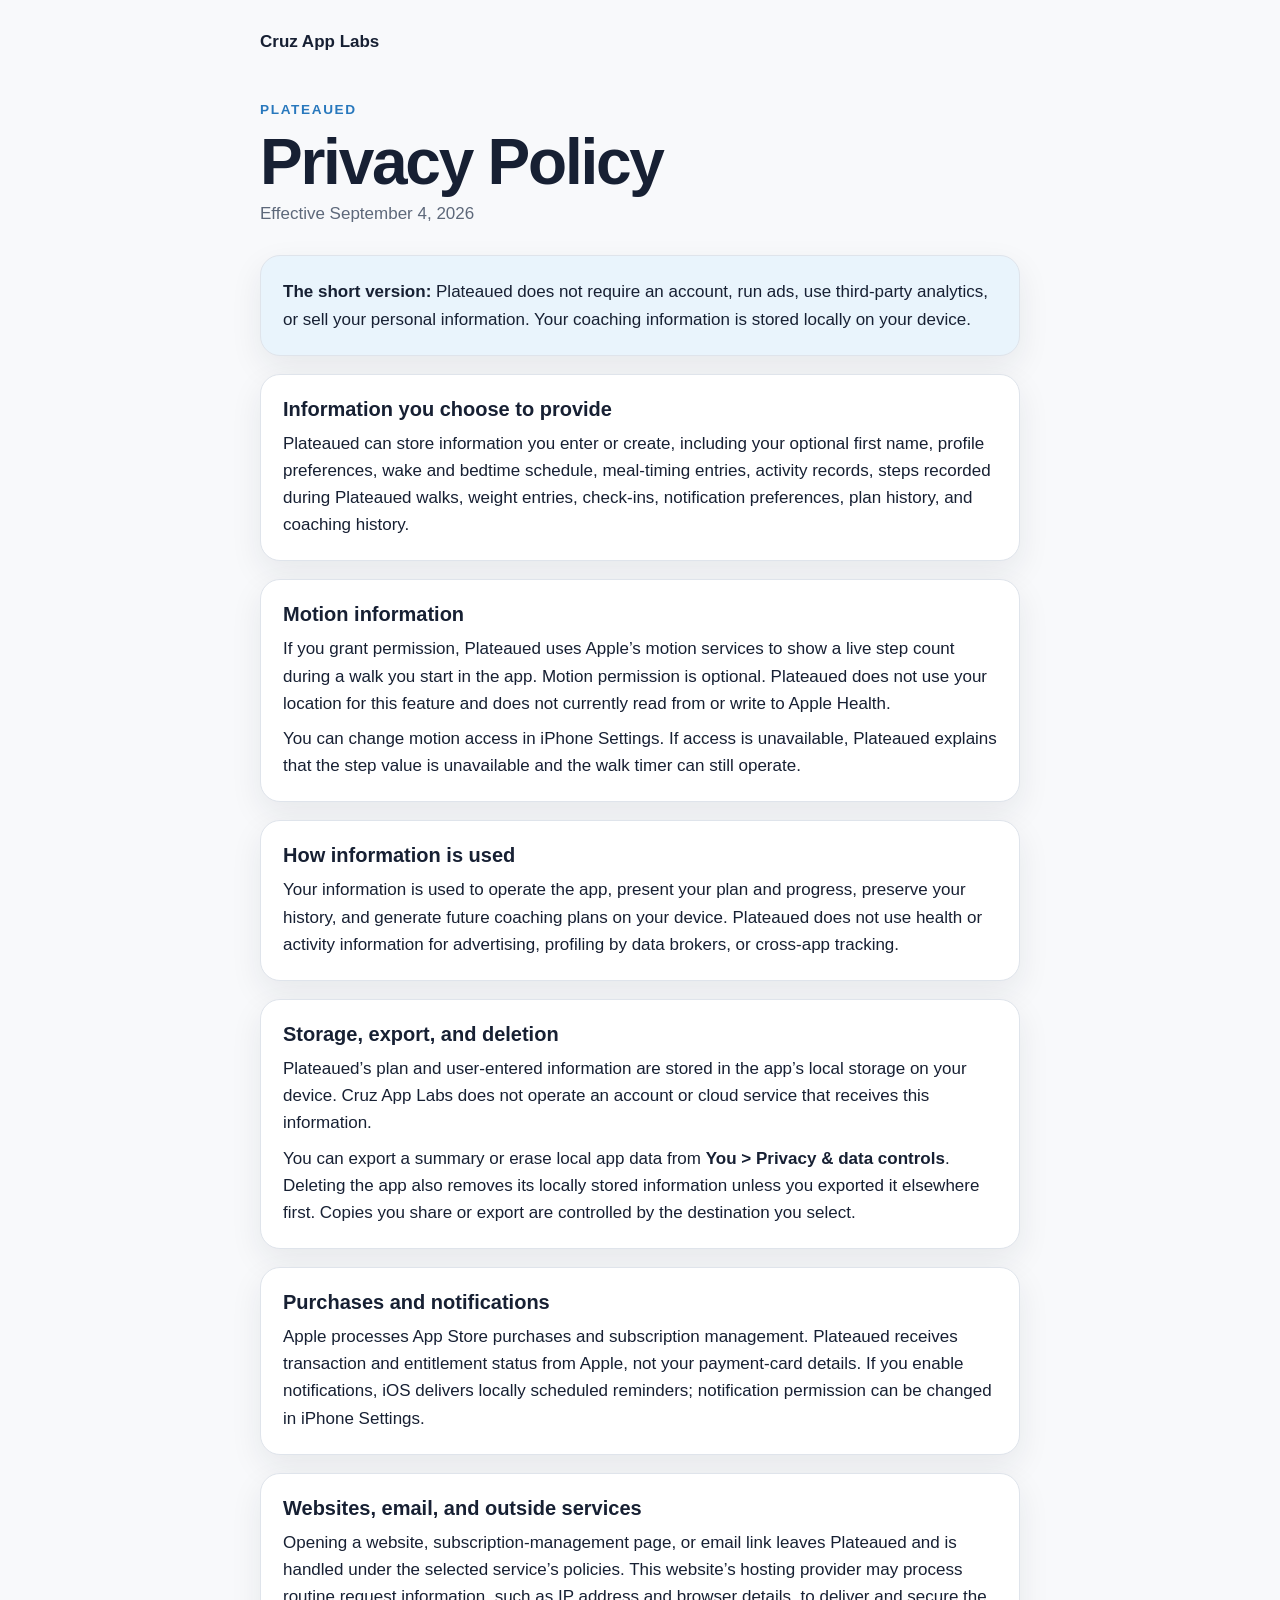
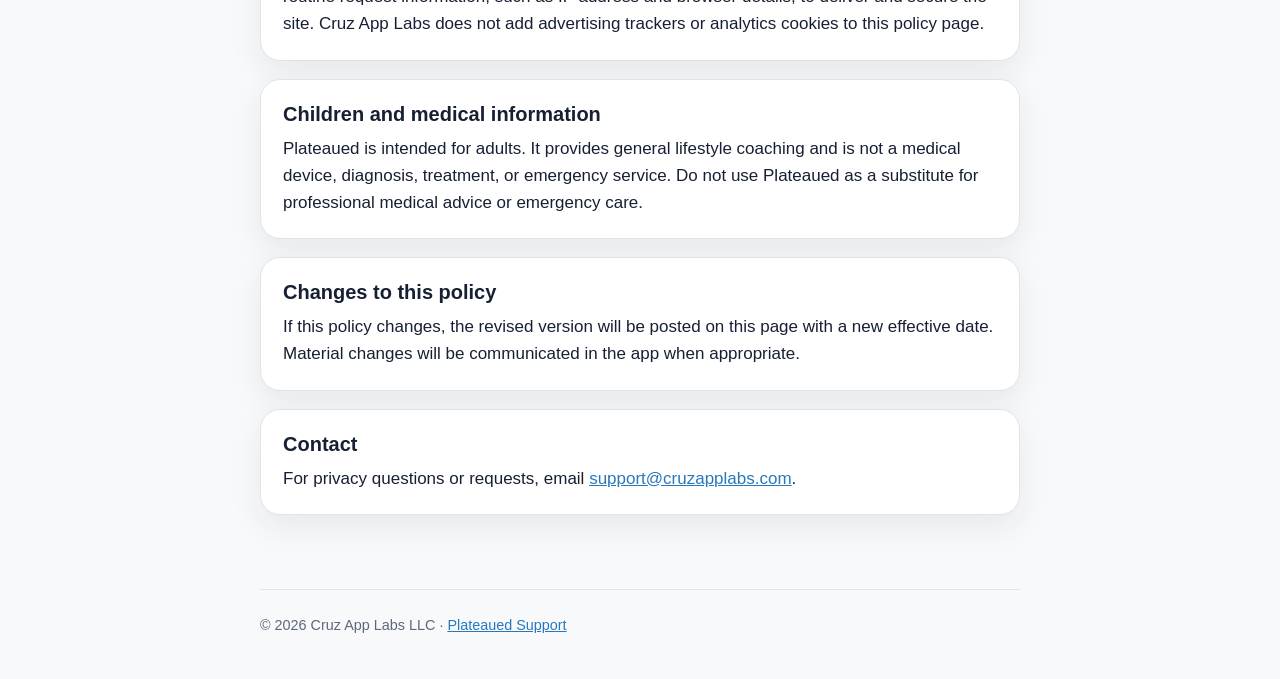
==== plateaued/privacy/index.html @ 44f8f0bb "Publish Plateaued privacy policy" ====
<!doctype html>
<html lang="en">
<head>
  <meta charset="utf-8">
  <meta name="viewport" content="width=device-width, initial-scale=1">
  <meta name="color-scheme" content="light dark">
  <meta name="description" content="Privacy Policy for the Plateaued iPhone app by Cruz App Labs LLC.">
  <title>Plateaued Privacy Policy | Cruz App Labs</title>
  <style>
    :root {
      color-scheme: light dark;
      --background: #f8f9fb;
      --surface: #ffffff;
      --text: #172033;
      --muted: #5d687a;
      --line: #dfe4eb;
      --accent: #2878bd;
      --accent-soft: #e9f4fc;
      --shadow: 0 12px 32px rgba(23, 32, 51, 0.08);
    }
    @media (prefers-color-scheme: dark) {
      :root {
        --background: #0d1723;
        --surface: #172535;
        --text: #f4f7fb;
        --muted: #b3bed0;
        --line: #314255;
        --accent: #72baf3;
        --accent-soft: #193955;
        --shadow: none;
      }
    }
    * { box-sizing: border-box; }
    body {
      margin: 0;
      background: var(--background);
      color: var(--text);
      font-family: -apple-system, BlinkMacSystemFont, "Segoe UI", sans-serif;
      font-size: 17px;
      line-height: 1.6;
    }
    a { color: var(--accent); }
    .site-header, main, footer { width: min(760px, calc(100% - 40px)); margin-inline: auto; }
    .site-header { padding: 28px 0 12px; }
    .brand { color: var(--text); font-weight: 750; text-decoration: none; }
    main { padding: 32px 0 56px; }
    .eyebrow { color: var(--accent); font-size: .85rem; font-weight: 750; letter-spacing: .12em; text-transform: uppercase; }
    h1 { margin: 8px 0 4px; font-size: clamp(2.2rem, 9vw, 4rem); line-height: 1.05; letter-spacing: -.035em; }
    .updated { color: var(--muted); margin: 0 0 28px; }
    .notice, section {
      background: var(--surface);
      border: 1px solid var(--line);
      border-radius: 20px;
      box-shadow: var(--shadow);
      margin: 18px 0;
      padding: 22px;
    }
    .notice { background: var(--accent-soft); }
    h2 { font-size: 1.25rem; line-height: 1.25; margin: 0 0 8px; }
    p, ul { margin: 8px 0 0; }
    li + li { margin-top: 7px; }
    footer { border-top: 1px solid var(--line); color: var(--muted); padding: 24px 0 42px; font-size: .9rem; }
  </style>
</head>
<body>
  <header class="site-header">
    <a class="brand" href="/">Cruz App Labs</a>
  </header>
  <main>
    <div class="eyebrow">Plateaued</div>
    <h1>Privacy Policy</h1>
    <p class="updated">Effective September 4, 2026</p>

    <div class="notice">
      <strong>The short version:</strong> Plateaued does not require an account, run ads, use third-party analytics, or sell your personal information. Your coaching information is stored locally on your device.
    </div>

    <section>
      <h2>Information you choose to provide</h2>
      <p>Plateaued can store information you enter or create, including your optional first name, profile preferences, wake and bedtime schedule, meal-timing entries, activity records, steps recorded during Plateaued walks, weight entries, check-ins, notification preferences, plan history, and coaching history.</p>
    </section>

    <section>
      <h2>Motion information</h2>
      <p>If you grant permission, Plateaued uses Apple’s motion services to show a live step count during a walk you start in the app. Motion permission is optional. Plateaued does not use your location for this feature and does not currently read from or write to Apple Health.</p>
      <p>You can change motion access in iPhone Settings. If access is unavailable, Plateaued explains that the step value is unavailable and the walk timer can still operate.</p>
    </section>

    <section>
      <h2>How information is used</h2>
      <p>Your information is used to operate the app, present your plan and progress, preserve your history, and generate future coaching plans on your device. Plateaued does not use health or activity information for advertising, profiling by data brokers, or cross-app tracking.</p>
    </section>

    <section>
      <h2>Storage, export, and deletion</h2>
      <p>Plateaued’s plan and user-entered information are stored in the app’s local storage on your device. Cruz App Labs does not operate an account or cloud service that receives this information.</p>
      <p>You can export a summary or erase local app data from <strong>You &gt; Privacy &amp; data controls</strong>. Deleting the app also removes its locally stored information unless you exported it elsewhere first. Copies you share or export are controlled by the destination you select.</p>
    </section>

    <section>
      <h2>Purchases and notifications</h2>
      <p>Apple processes App Store purchases and subscription management. Plateaued receives transaction and entitlement status from Apple, not your payment-card details. If you enable notifications, iOS delivers locally scheduled reminders; notification permission can be changed in iPhone Settings.</p>
    </section>

    <section>
      <h2>Websites, email, and outside services</h2>
      <p>Opening a website, subscription-management page, or email link leaves Plateaued and is handled under the selected service’s policies. This website’s hosting provider may process routine request information, such as IP address and browser details, to deliver and secure the site. Cruz App Labs does not add advertising trackers or analytics cookies to this policy page.</p>
    </section>

    <section>
      <h2>Children and medical information</h2>
      <p>Plateaued is intended for adults. It provides general lifestyle coaching and is not a medical device, diagnosis, treatment, or emergency service. Do not use Plateaued as a substitute for professional medical advice or emergency care.</p>
    </section>

    <section>
      <h2>Changes to this policy</h2>
      <p>If this policy changes, the revised version will be posted on this page with a new effective date. Material changes will be communicated in the app when appropriate.</p>
    </section>

    <section>
      <h2>Contact</h2>
      <p>For privacy questions or requests, email <a href="mailto:support@cruzapplabs.com">support@cruzapplabs.com</a>.</p>
    </section>
  </main>
  <footer>
    <div>© 2026 Cruz App Labs LLC · <a href="/plateaued/support/">Plateaued Support</a></div>
  </footer>
</body>
</html>
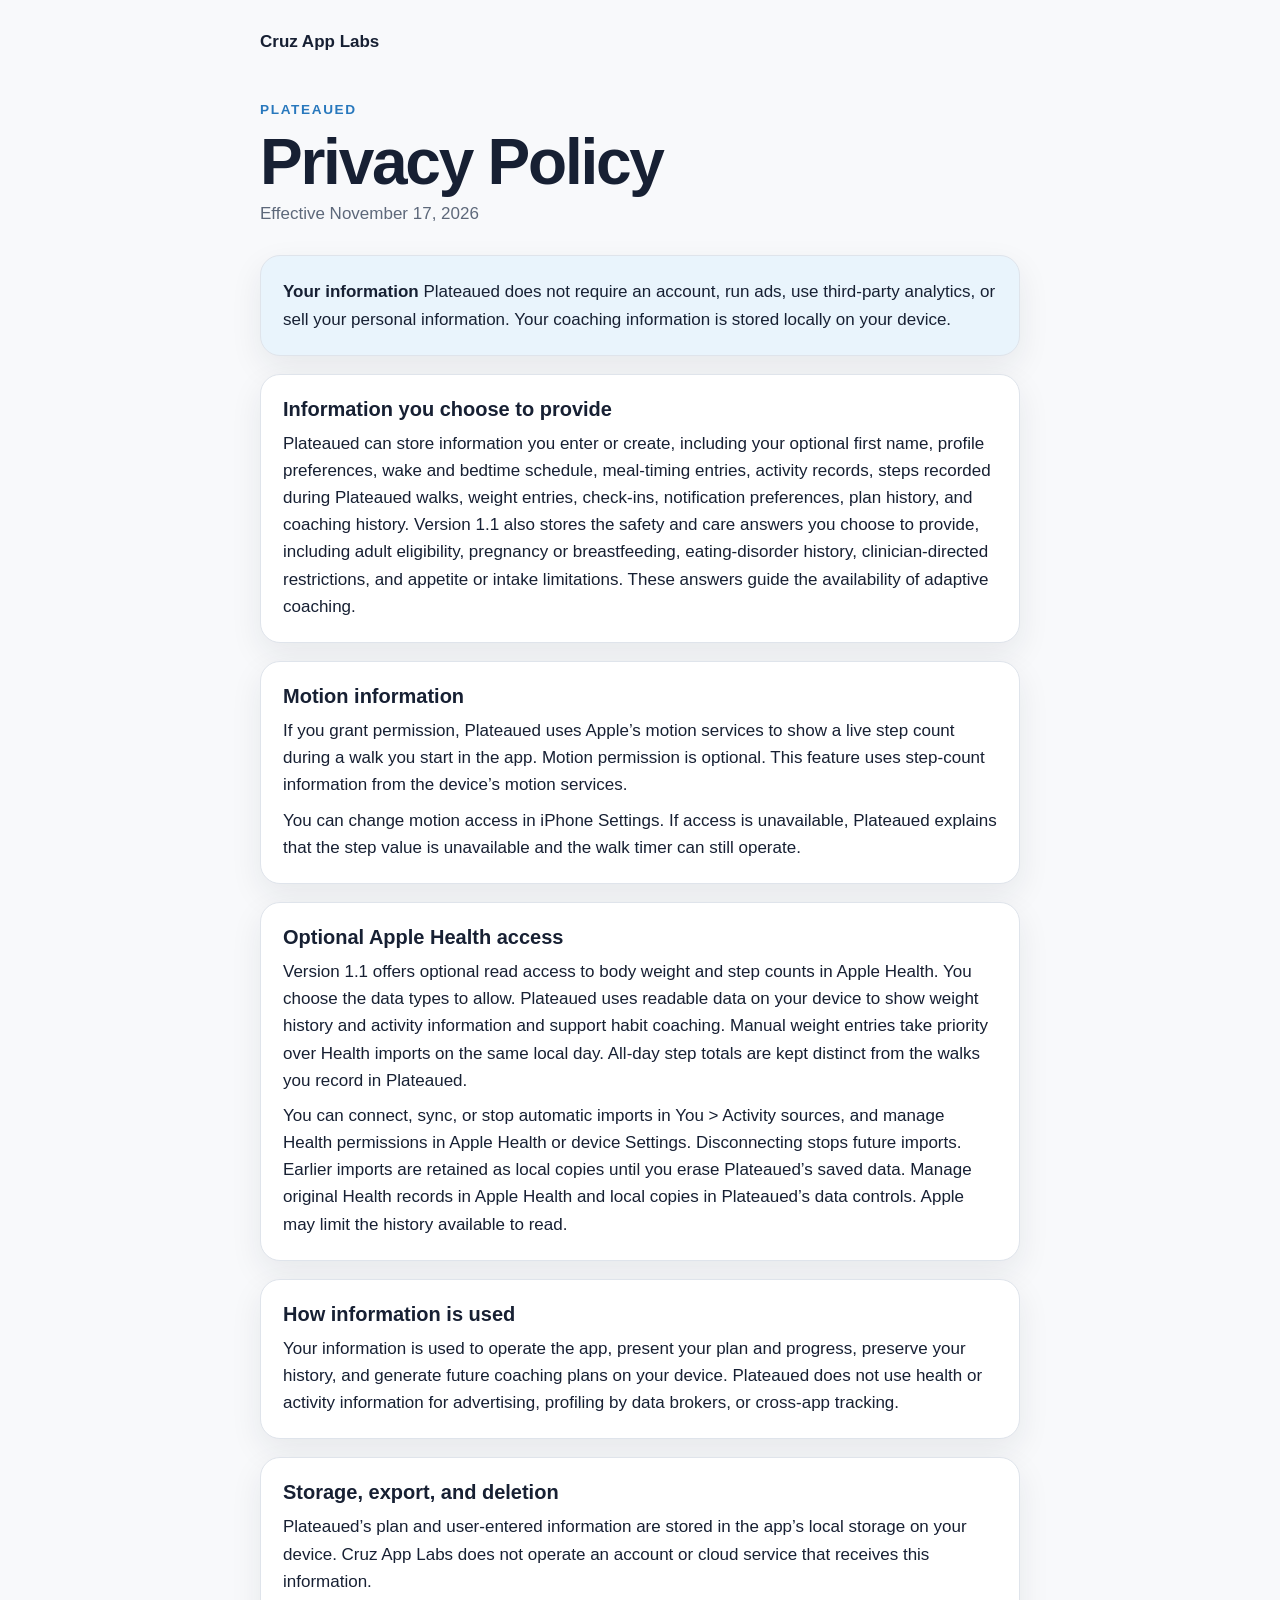
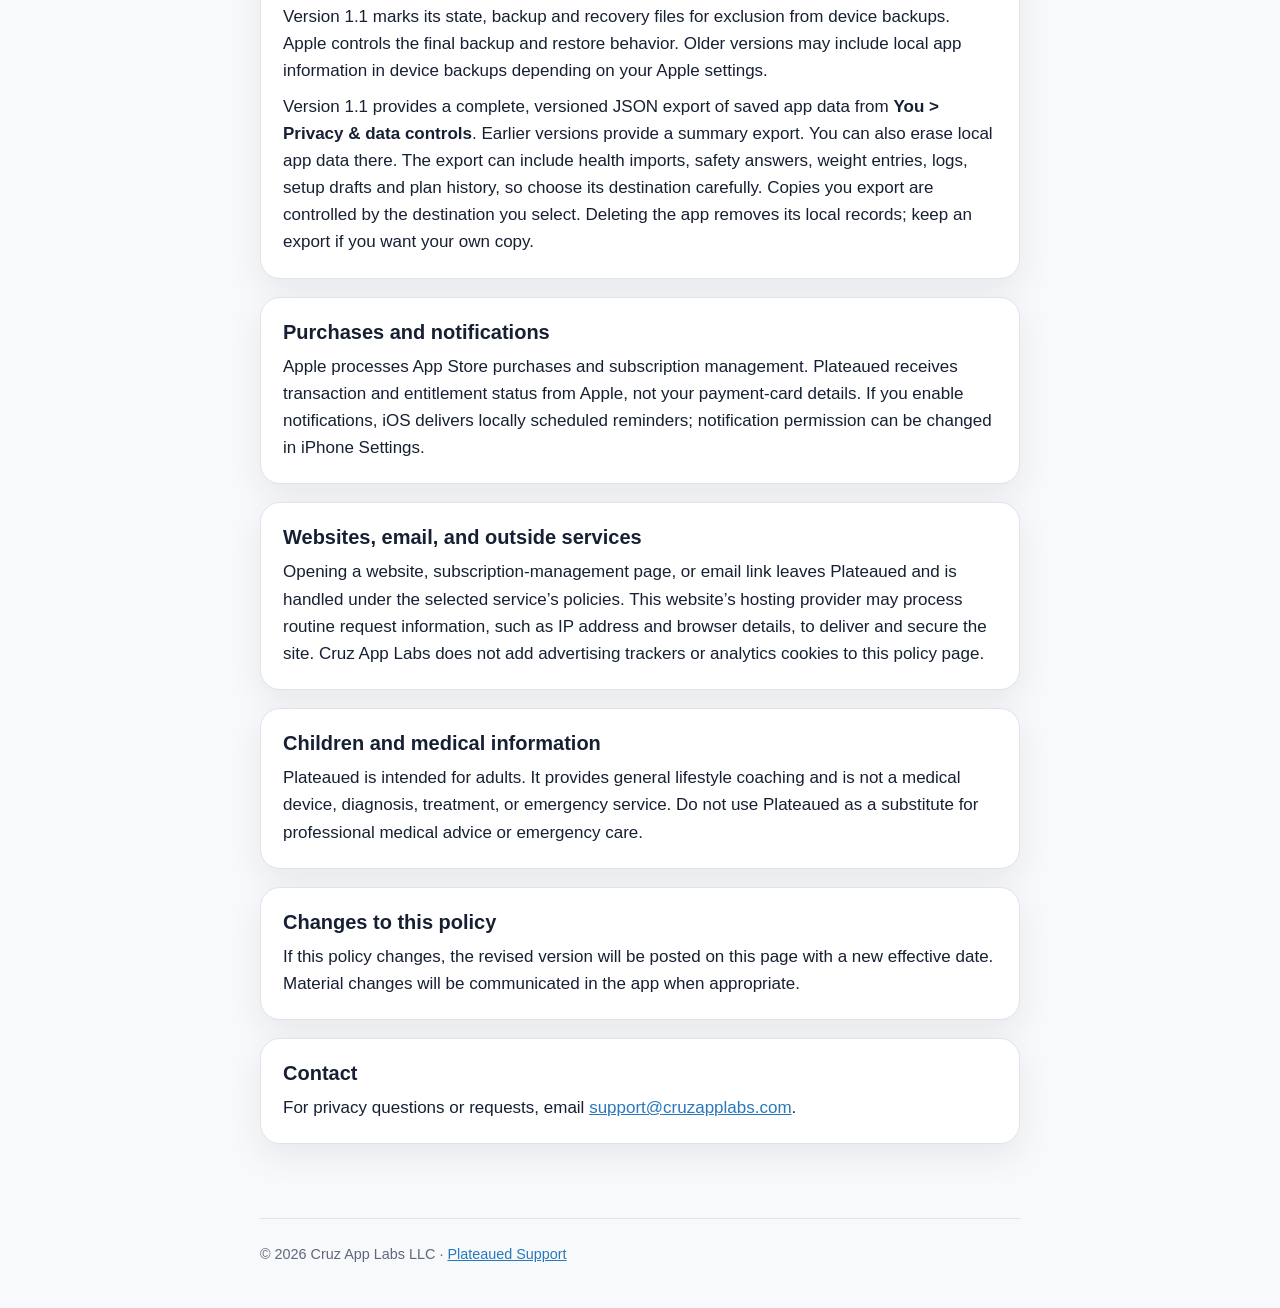
==== commit c20c1ba5: "Update Plateaued privacy policy for optional Health reads and build 14 data controls" ====
--- a/plateaued/privacy/index.html
+++ b/plateaued/privacy/index.html
@@ -69,21 +69,27 @@
   <main>
     <div class="eyebrow">Plateaued</div>
     <h1>Privacy Policy</h1>
-    <p class="updated">Effective September 4, 2026</p>
+    <p class="updated">Effective November 17, 2026</p>
 
     <div class="notice">
-      <strong>The short version:</strong> Plateaued does not require an account, run ads, use third-party analytics, or sell your personal information. Your coaching information is stored locally on your device.
+      <strong>Your information</strong> Plateaued does not require an account, run ads, use third-party analytics, or sell your personal information. Your coaching information is stored locally on your device.
     </div>
 
     <section>
       <h2>Information you choose to provide</h2>
-      <p>Plateaued can store information you enter or create, including your optional first name, profile preferences, wake and bedtime schedule, meal-timing entries, activity records, steps recorded during Plateaued walks, weight entries, check-ins, notification preferences, plan history, and coaching history.</p>
+      <p>Plateaued can store information you enter or create, including your optional first name, profile preferences, wake and bedtime schedule, meal-timing entries, activity records, steps recorded during Plateaued walks, weight entries, check-ins, notification preferences, plan history, and coaching history. Version 1.1 also stores the safety and care answers you choose to provide, including adult eligibility, pregnancy or breastfeeding, eating-disorder history, clinician-directed restrictions, and appetite or intake limitations. These answers guide the availability of adaptive coaching.</p>
     </section>
 
     <section>
       <h2>Motion information</h2>
-      <p>If you grant permission, Plateaued uses Apple’s motion services to show a live step count during a walk you start in the app. Motion permission is optional. Plateaued does not use your location for this feature and does not currently read from or write to Apple Health.</p>
+      <p>If you grant permission, Plateaued uses Apple’s motion services to show a live step count during a walk you start in the app. Motion permission is optional. This feature uses step-count information from the device’s motion services.</p>
       <p>You can change motion access in iPhone Settings. If access is unavailable, Plateaued explains that the step value is unavailable and the walk timer can still operate.</p>
+    </section>
+
+    <section>
+      <h2>Optional Apple Health access</h2>
+      <p>Version 1.1 offers optional read access to body weight and step counts in Apple Health. You choose the data types to allow. Plateaued uses readable data on your device to show weight history and activity information and support habit coaching. Manual weight entries take priority over Health imports on the same local day. All-day step totals are kept distinct from the walks you record in Plateaued.</p>
+      <p>You can connect, sync, or stop automatic imports in You &gt; Activity sources, and manage Health permissions in Apple Health or device Settings. Disconnecting stops future imports. Earlier imports are retained as local copies until you erase Plateaued’s saved data. Manage original Health records in Apple Health and local copies in Plateaued’s data controls. Apple may limit the history available to read.</p>
     </section>
 
     <section>
@@ -94,7 +100,8 @@
     <section>
       <h2>Storage, export, and deletion</h2>
       <p>Plateaued’s plan and user-entered information are stored in the app’s local storage on your device. Cruz App Labs does not operate an account or cloud service that receives this information.</p>
-      <p>You can export a summary or erase local app data from <strong>You &gt; Privacy &amp; data controls</strong>. Deleting the app also removes its locally stored information unless you exported it elsewhere first. Copies you share or export are controlled by the destination you select.</p>
+      <p>Version 1.1 marks its state, backup and recovery files for exclusion from device backups. Apple controls the final backup and restore behavior. Older versions may include local app information in device backups depending on your Apple settings.</p>
+      <p>Version 1.1 provides a complete, versioned JSON export of saved app data from <strong>You &gt; Privacy &amp; data controls</strong>. Earlier versions provide a summary export. You can also erase local app data there. The export can include health imports, safety answers, weight entries, logs, setup drafts and plan history, so choose its destination carefully. Copies you export are controlled by the destination you select. Deleting the app removes its local records; keep an export if you want your own copy.</p>
     </section>
 
     <section>
